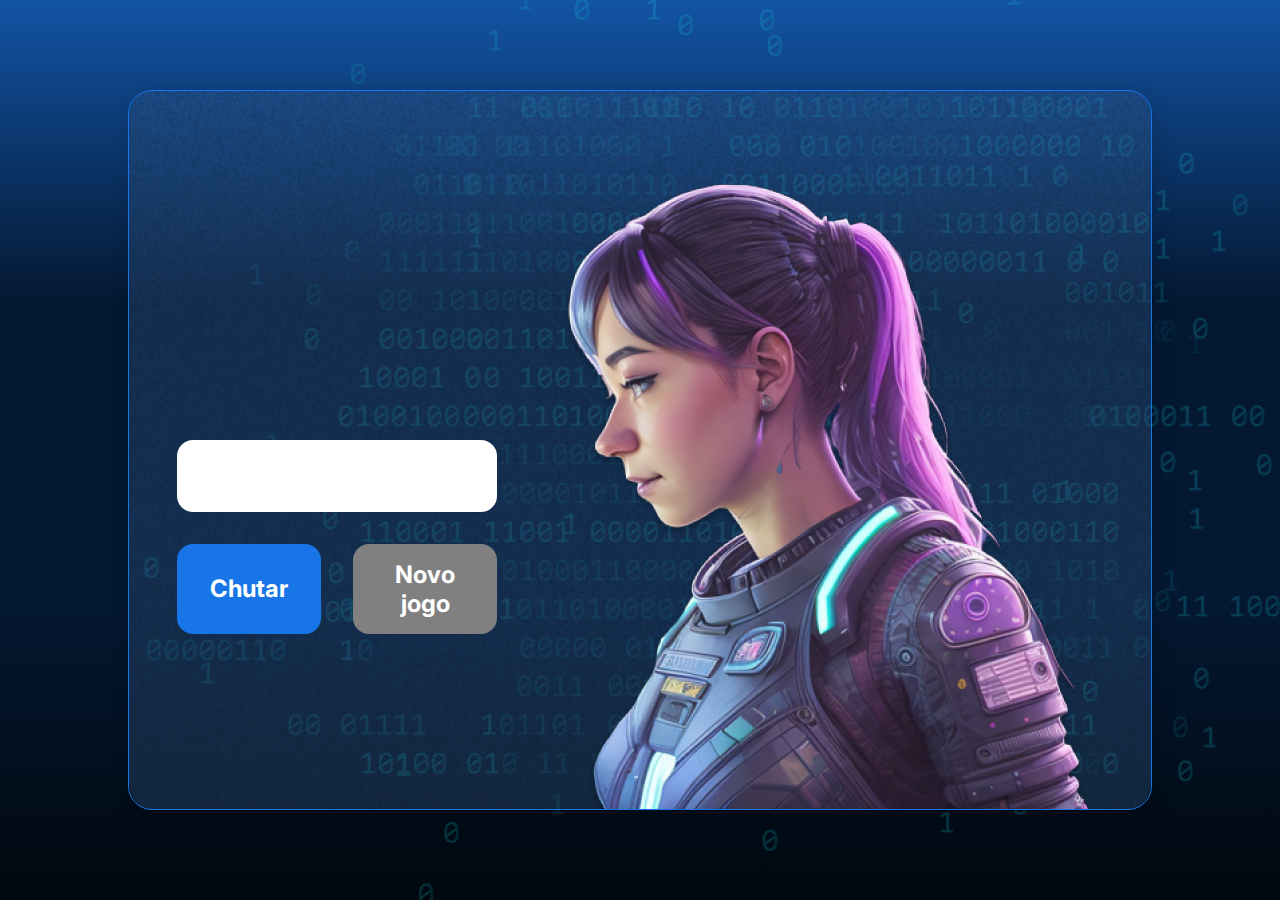
==== aulas/js-curso-2-aula_-/index.html @ b835792e "atualizando" ====
<!DOCTYPE html>
<html lang="pt-br">

<head>
    <meta charset="UTF-8">
    <meta name="viewport" content="width=device-width, initial-scale=1.0">
    <script src="https://code.responsivevoice.org/responsivevoice.js"></script>
    <link rel="preconnect" href="https://fonts.googleapis.com">
    <link rel="preconnect" href="https://fonts.gstatic.com" crossorigin>
    <link href="https://fonts.googleapis.com/css2?family=Chakra+Petch:wght@700&family=Inter:wght@400;700&display=swap"
        rel="stylesheet">
    <link rel="stylesheet" href="style.css">
    <title>JS Game</title>
</head>

<body>

    <div class="container">
        <div class="container__conteudo">
            <div class="container__informacoes">
                <div class="container__texto">
                    <h1></h1>
                    <p class="texto__paragrafo"></p>
                </div>
                <input type="number" min="1" max="10" class="container__input">
                <div class="chute container__botoes">
                    <button onclick="verificarChute()" class="container__botao">Chutar</button>
                    <button onclick="" id="reiniciar" class="container__botao" disabled>Novo jogo</button>
                </div>
            </div>
            <img src="./img/ia.png" alt="Uma pessoa olhando para a esquerda" class="container__imagem-pessoa" />
        </div>
    </div>




    <script src="app.js" defer></script>
</body>

</html>
---- aulas/js-curso-2-aula_-/style.css ----
* {
    box-sizing: border-box;
    margin: 0;
    padding: 0;
    color: white;
}

body {
    background: linear-gradient(#1354A5 0%, #041832 33.33%, #041832 66.67%, #01080E 100%);
    height: 100vh;
    display: flex;
    align-items: center;
    justify-content: center;
}


body::before {
    background-image: url("img/code.png");
    background-repeat: no-repeat;
    background-position: right;
    content: "";
    display: block;
    position: absolute;
    width: 100%;
    height: 100%;
    opacity: 0.4;
}

.container {
    width: 80%;
    height: 80%;
    display: flex;
    align-items: center;
    justify-content: space-between;
    border-radius: 24px;
    border: 1px solid #1875E8;
    box-shadow: 4px 4px 20px 0px rgba(1, 8, 14, 0.15);
    background-image: url("img/Ruido.png");
    background-size: 100% 100%;
    position: relative;
}


.container__conteudo {
    display: flex;
    align-items: center;
    position: absolute;
    bottom: 0;
}

.container__informacoes {
    flex: 1;
    padding: 3rem;
}

.container__botao {
    border-radius: 16px;
    background: #1875E8;
    padding: 16px 24px;
    width: 100%;
    font-size: 24px;
    font-weight: 700;
    border: none;
    margin-top: 2rem;
}

.container__texto {
    margin: 16px 0 16px 0;
}

.container__texto-azul {
    color: #1875E8;
}

.container__input {
    width: 100%;
    height: 72px;
    border-radius: 16px;
    background-color: #FFF;
    border: none;
    color: #1875E8;
    padding: 2rem;
    font-size: 24px;
    font-weight: 700;
    font-family: 'Inter', sans-serif;
}

.container__botoes {
    display: flex;
    gap: 2em;
}

h1 {
    font-family: 'Chakra Petch', sans-serif;
    font-size: 72px;
    padding-bottom: 3rem;
}

p,
button {
    font-family: 'Inter', sans-serif;
}

.texto__paragrafo {
    font-size: 32px;
    font-weight: 400;
}

button:disabled {
    background-color: gray;
}

@media screen and (max-width: 1250px) {

    h1 {
        font-size: 50px;
    }

    .container__botao {
        font-size: 16px;
    }


    .texto__paragrafo {
        font-size: 24px;
    }

    .container__imagem-pessoa {
        display: none;
    }

    .container__conteudo {
        display: block;
        position: inherit;
    }

    .container__informacoes {
        padding: 1rem
    }
}
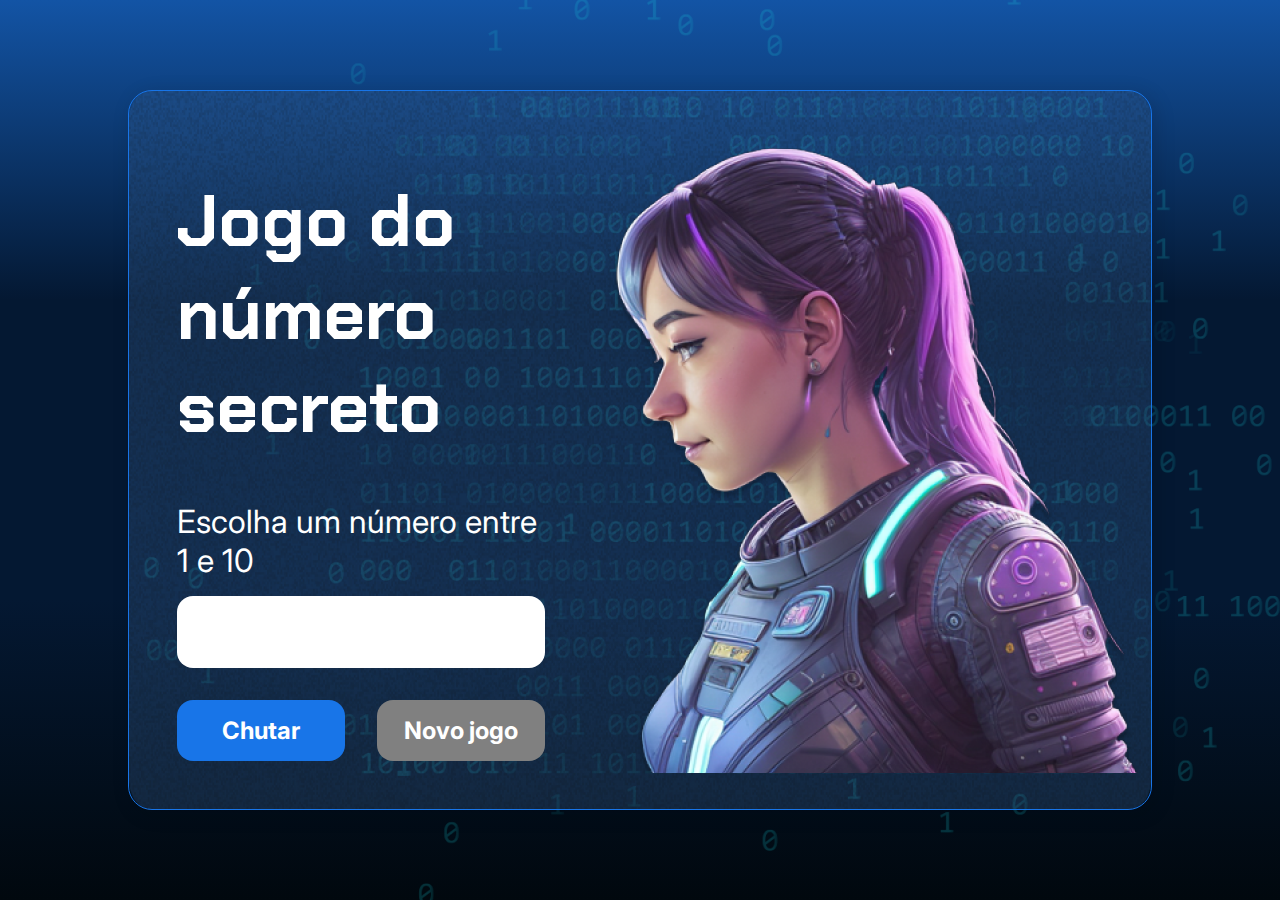
==== commit 85a1a396: "atualizaçoes" ====
--- a/aulas/js-curso-2-aula_-/index.html
+++ b/aulas/js-curso-2-aula_-/index.html
@@ -4,7 +4,6 @@
 <head>
     <meta charset="UTF-8">
     <meta name="viewport" content="width=device-width, initial-scale=1.0">
-    <script src="https://code.responsivevoice.org/responsivevoice.js"></script>
     <link rel="preconnect" href="https://fonts.googleapis.com">
     <link rel="preconnect" href="https://fonts.gstatic.com" crossorigin>
     <link href="https://fonts.googleapis.com/css2?family=Chakra+Petch:wght@700&family=Inter:wght@400;700&display=swap"
